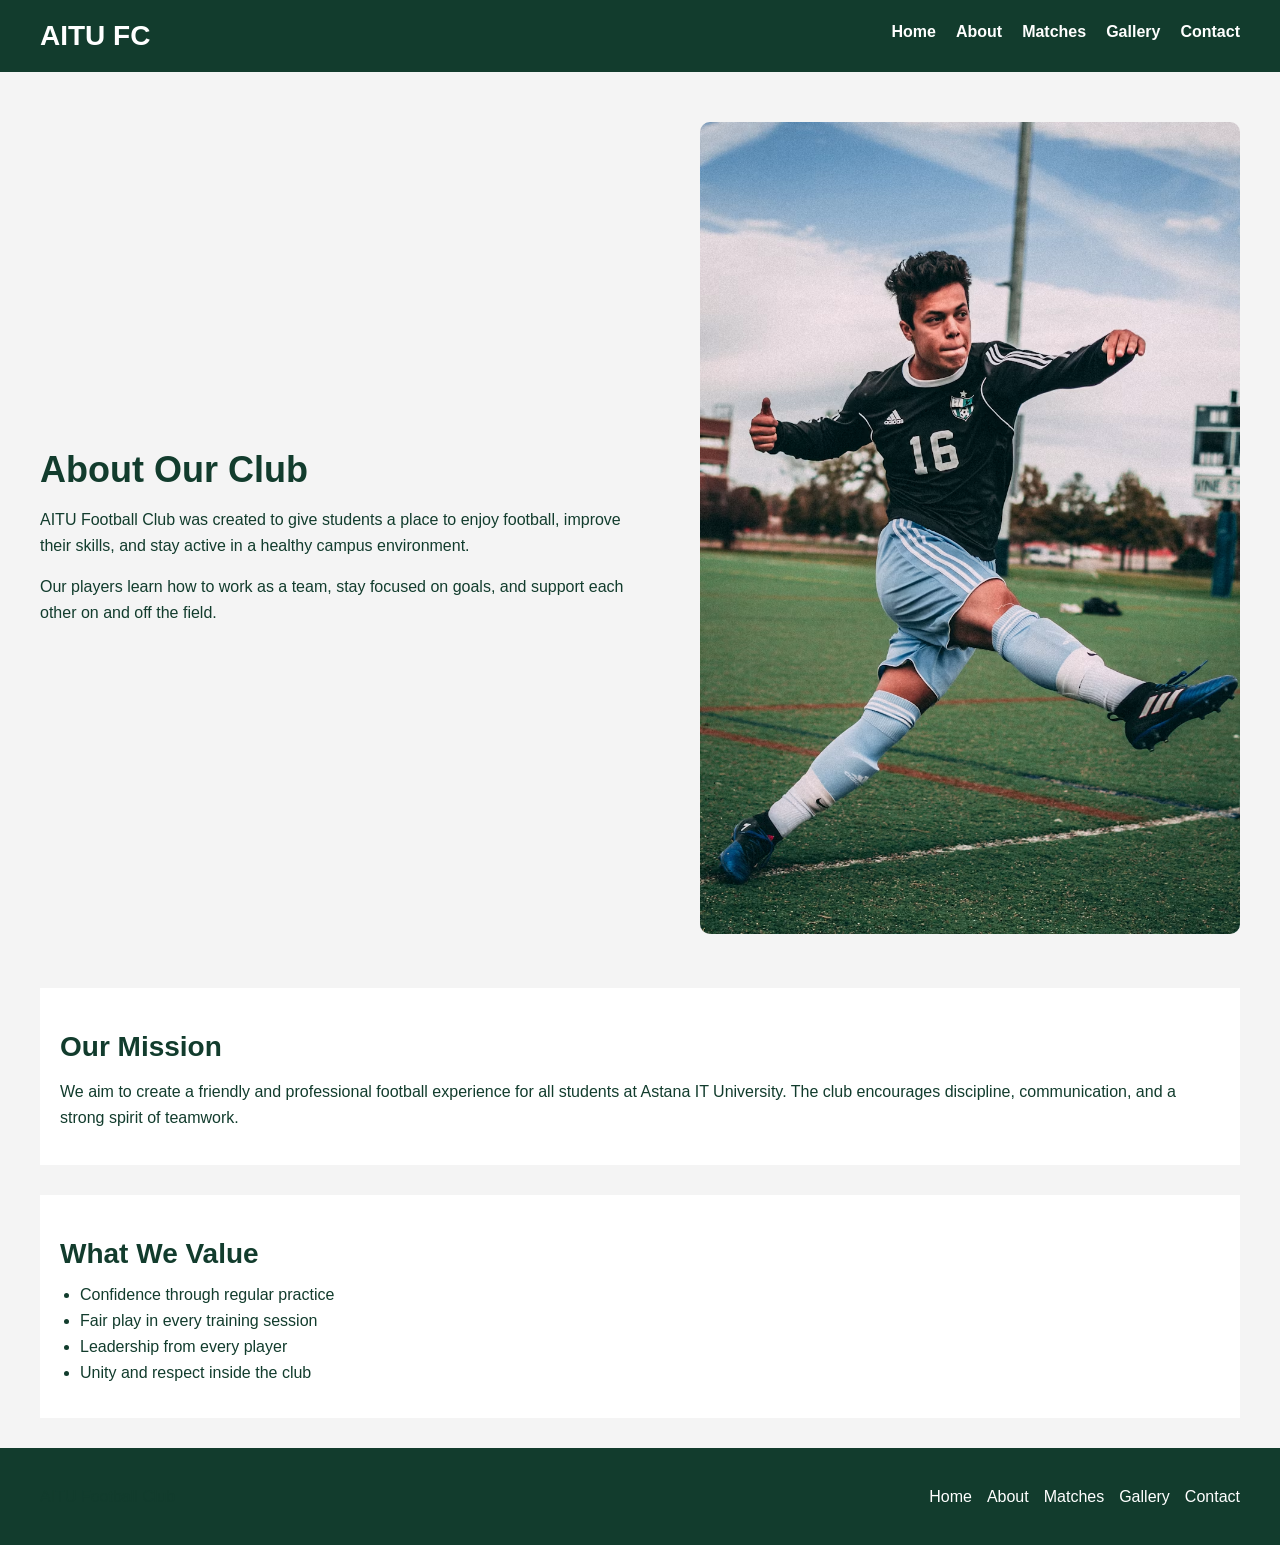
==== about.html @ 3e823489 "Overall midterm project, contributions in README" ====
<!DOCTYPE html>
<html lang="en">
<head>
  <meta charset="UTF-8">
  <meta name="viewport" content="width=device-width, initial-scale=1.0">
  <title>About AITU Football Club</title>
  <link rel="stylesheet" href="css/style.css">
</head>
<body>
  <header>
    <a class="logo" href="index.html">AITU FC</a>
    <nav>
      <ul>
        <li><a href="index.html">Home</a></li>
        <li><a href="about.html">About</a></li>
        <li><a href="matches.html">Matches</a></li>
        <li><a href="gallery.html">Gallery</a></li>
        <li><a href="contact.html">Contact</a></li>
      </ul>
    </nav>
  </header>

  <main>
    <section class="hero">
      <div class="hero-text">
        <h1>About Our Club</h1>
        <p>AITU Football Club was created to give students a place to enjoy football, improve their skills, and stay active in a healthy campus environment.</p>
        <p>Our players learn how to work as a team, stay focused on goals, and support each other on and off the field.</p>
      </div>
      <div class="hero-image">
        <img src="person.avif" alt="Football team standing together after the match">
      </div>
    </section>

    <section class="section">
      <h2>Our Mission</h2>
      <p>We aim to create a friendly and professional football experience for all students at Astana IT University. The club encourages discipline, communication, and a strong spirit of teamwork.</p>
    </section>

    <section class="section">
      <h2>What We Value</h2>
      <ul>
        <li>Confidence through regular practice</li>
        <li>Fair play in every training session</li>
        <li>Leadership from every player</li>
        <li>Unity and respect inside the club</li>
      </ul>
    </section>
  </main>

  <footer>
    <p>AITU Football Club</p>
    <div class="footer-links">
      <a href="index.html">Home</a>
      <a href="about.html">About</a>
      <a href="matches.html">Matches</a>
      <a href="gallery.html">Gallery</a>
      <a href="contact.html">Contact</a>
    </div>
  </footer>
</body>
</html>
---- css/style.css ----
:root {
  --primary-color: #123c2d;
  --accent-color: #f2b705;
  --main-font: 'Montserrat', sans-serif;
}

body {
  margin: 0;
  font-family: Montserrat, sans-serif;
  background-color: #f4f4f4;
  color: #123c2d;
}

header {
  background-color: var(--primary-color);
  color: #ffffff;
  padding: 20px 40px;
  display: flex;
  justify-content: space-between;
  align-items: center;
}

.logo {
  font-size: 28px;
  font-weight: bold;
  color: #ffffff;
  text-decoration: none;
}

nav ul {
  list-style: none;
  margin: 0;
  padding: 0;
  display: flex;
  gap: 20px;
}

nav a {
  color: #ffffff;
  text-decoration: none;
  font-weight: bold;
}

main {
  padding: 30px 40px;
}

.hero {
  display: flex;
  justify-content: space-between;
  align-items: center;
  gap: 20px;
  padding: 20px 0;
}

.hero-text {
  width: 50%;
}

.hero-image {
  width: 45%;
}

img {
  width: 100%;
  height: auto;
  border-radius: 10px;
}

h1 {
  font-size: 36px;
  color: #123c2d;
  margin-bottom: 15px;
}

h2 {
  font-size: 28px;
  color: #123c2d;
  margin-bottom: 10px;
}

h3 {
  font-size: 22px;
  color: #123c2d;
  margin-bottom: 10px;
}

p {
  font-size: 16px;
  line-height: 1.6;
  color: #123c2d;
  margin-bottom: 15px;
}

ul {
  padding-left: 20px;
}

li {
  color: #123c2d;
  margin-bottom: 8px;
}

.button {
  display: inline-block;
  background-color: var(--accent-color);
  color: #123c2d;
  padding: 10px 20px;
  text-decoration: none;
  font-weight: bold;
  border-radius: 5px;
  margin-top: 10px;
}

.section {
  margin-top: 30px;
  padding: 20px;
  background-color: #ffffff;
}

.info-box {
  display: flex;
  justify-content: space-between;
  gap: 20px;
  margin-top: 15px;
}

.card {
  width: 32%;
  background-color: #eef3ef;
  padding: 15px;
}

footer {
  background-color: #123c2d;
  color: #ffffff;
  padding: 20px 40px;
  display: flex;
  justify-content: space-between;
  align-items: center;
}

.footer-links {
  display: flex;
  gap: 15px;
}

.footer-links a {
  color: #ffffff;
  text-decoration: none;
}

.container {
  width: 90%;
  margin: 0 auto;
}

.table {
  width: 100%;
  border-collapse: collapse;
  background-color: #ffffff;
}

.table th,
.table td {
  padding: 12px;
  text-align: left;
  border: 1px solid #cccccc;
}

.table th {
  background-color: #123c2d;
  color: #ffffff;
}

.table tr:nth-child(even) td {
  background-color: #eef3ef;
}

.gallery {
  display: grid;
  grid-template-columns: repeat(3, 1fr);
  gap: 20px;
}

.gallery-photo {
  position: relative;
}

.gallery-photo img {
  display: block;
}

.photo-badge {
  position: absolute;
  top: 10px;
  left: 10px;
  background-color: #f2b705;
  color: #123c2d;
  padding: 8px;
}

.form-section {
  width: 60%;
  margin: 0 auto;
  padding: 20px;
  background-color: #ffffff;
}

.form-button {
  background-color: #123c2d;
  color: #ffffff;
  padding: 10px 20px;
  border: none;
}

.form-button:hover {
  background-color: #f2b705;
  color: #123c2d;
}

.form-button:focus {
  background-color: #f2b705;
  color: #123c2d;
}

@media (max-width: 768px) {
  header {
    flex-direction: column;
    gap: 15px;
  }

  nav ul {
    flex-direction: column;
    align-items: center;
    gap: 10px;
  }

  .form-section {
    width: 90%;
  }
}
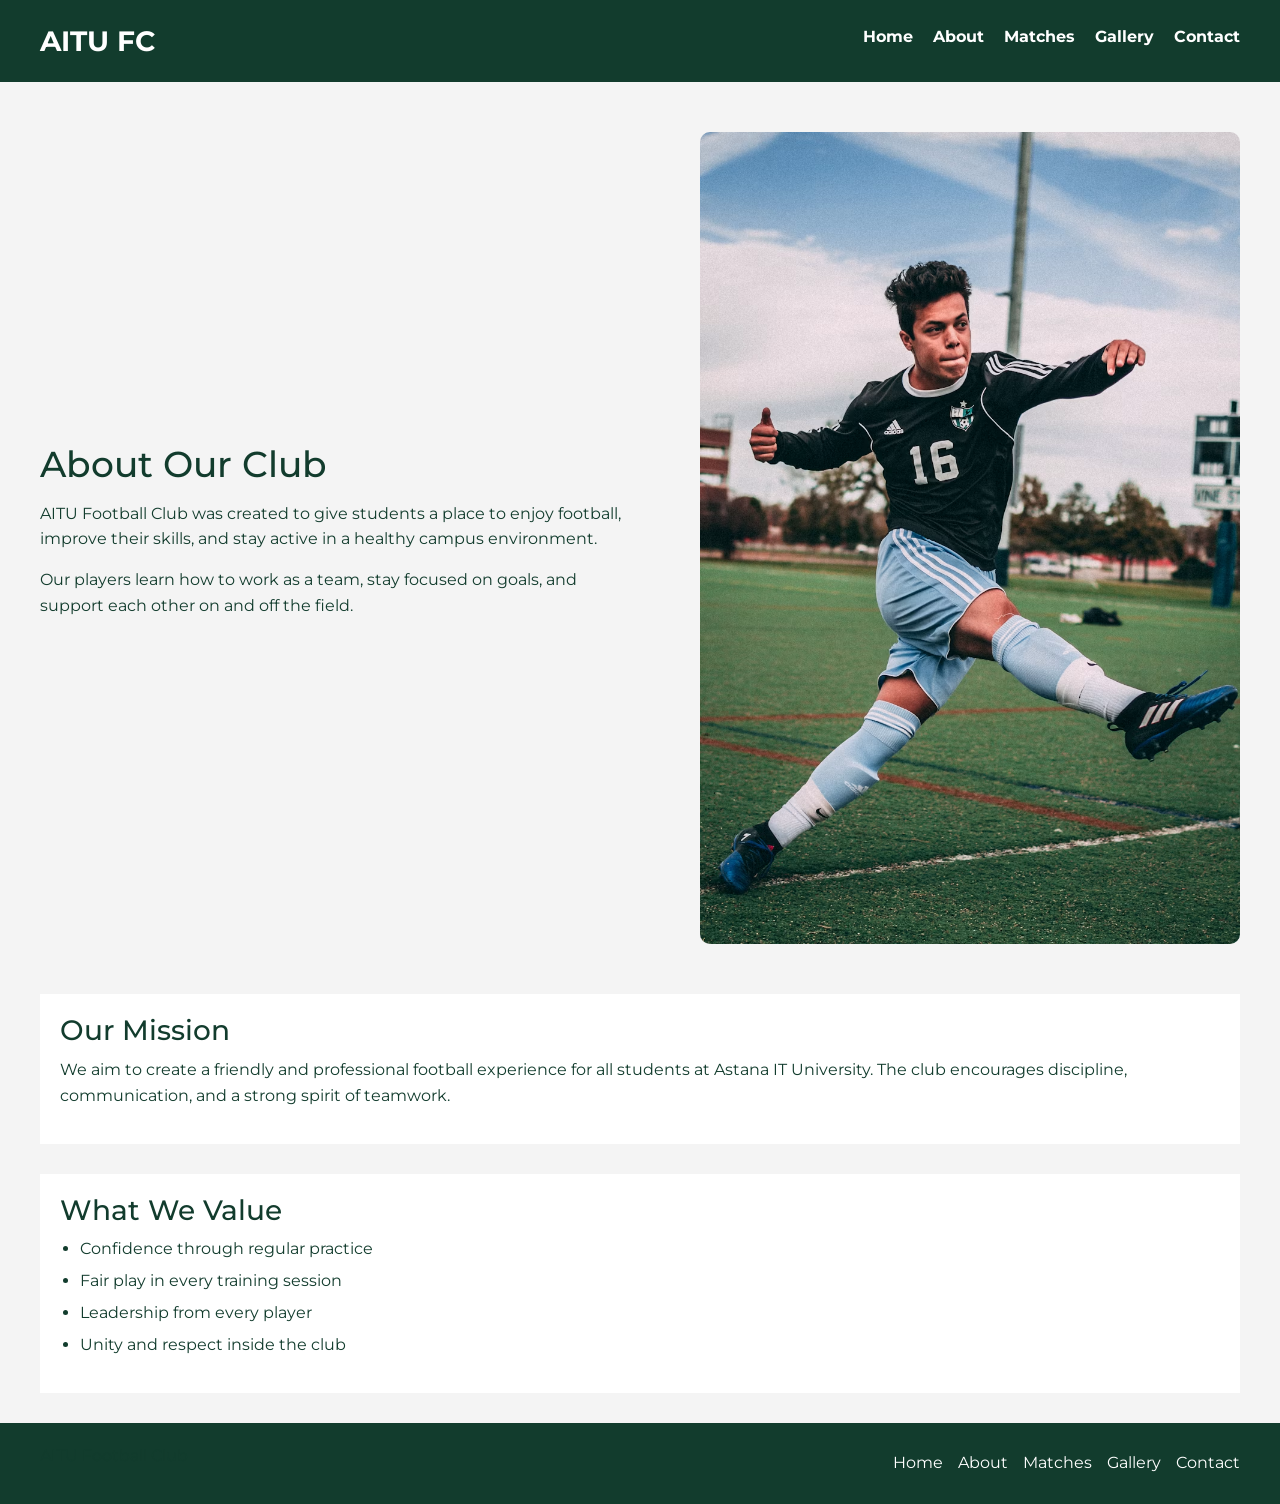
==== commit f4a55538: "Abylaikhan added some additional codes" ====
--- a/about.html
+++ b/about.html
@@ -4,7 +4,11 @@
   <meta charset="UTF-8">
   <meta name="viewport" content="width=device-width, initial-scale=1.0">
   <title>About AITU Football Club</title>
-  <link rel="stylesheet" href="css/style.css">
+<link rel="preconnect" href="https://fonts.googleapis.com">
+<link rel="preconnect" href="https://fonts.gstatic.com" crossorigin>
+<link href="https://fonts.googleapis.com/css2?family=Montserrat:wght@400;600;700&display=swap" rel="stylesheet">
+<link rel="stylesheet" href="https://cdn.jsdelivr.net/npm/bootstrap@5.3.3/dist/css/bootstrap.min.css">  
+<link rel="stylesheet" href="css/style.css">
 </head>
 <body>
   <header>
@@ -28,7 +32,7 @@
         <p>Our players learn how to work as a team, stay focused on goals, and support each other on and off the field.</p>
       </div>
       <div class="hero-image">
-        <img src="person.avif" alt="Football team standing together after the match">
+        <img src="person.avif" alt="Football team standing together after the match" loading="lazy">
       </div>
     </section>
 
--- a/css/style.css
+++ b/css/style.css
@@ -6,7 +6,7 @@
 
 body {
   margin: 0;
-  font-family: Montserrat, sans-serif;
+  font-family: var(--main-font);
   background-color: #f4f4f4;
   color: #123c2d;
 }
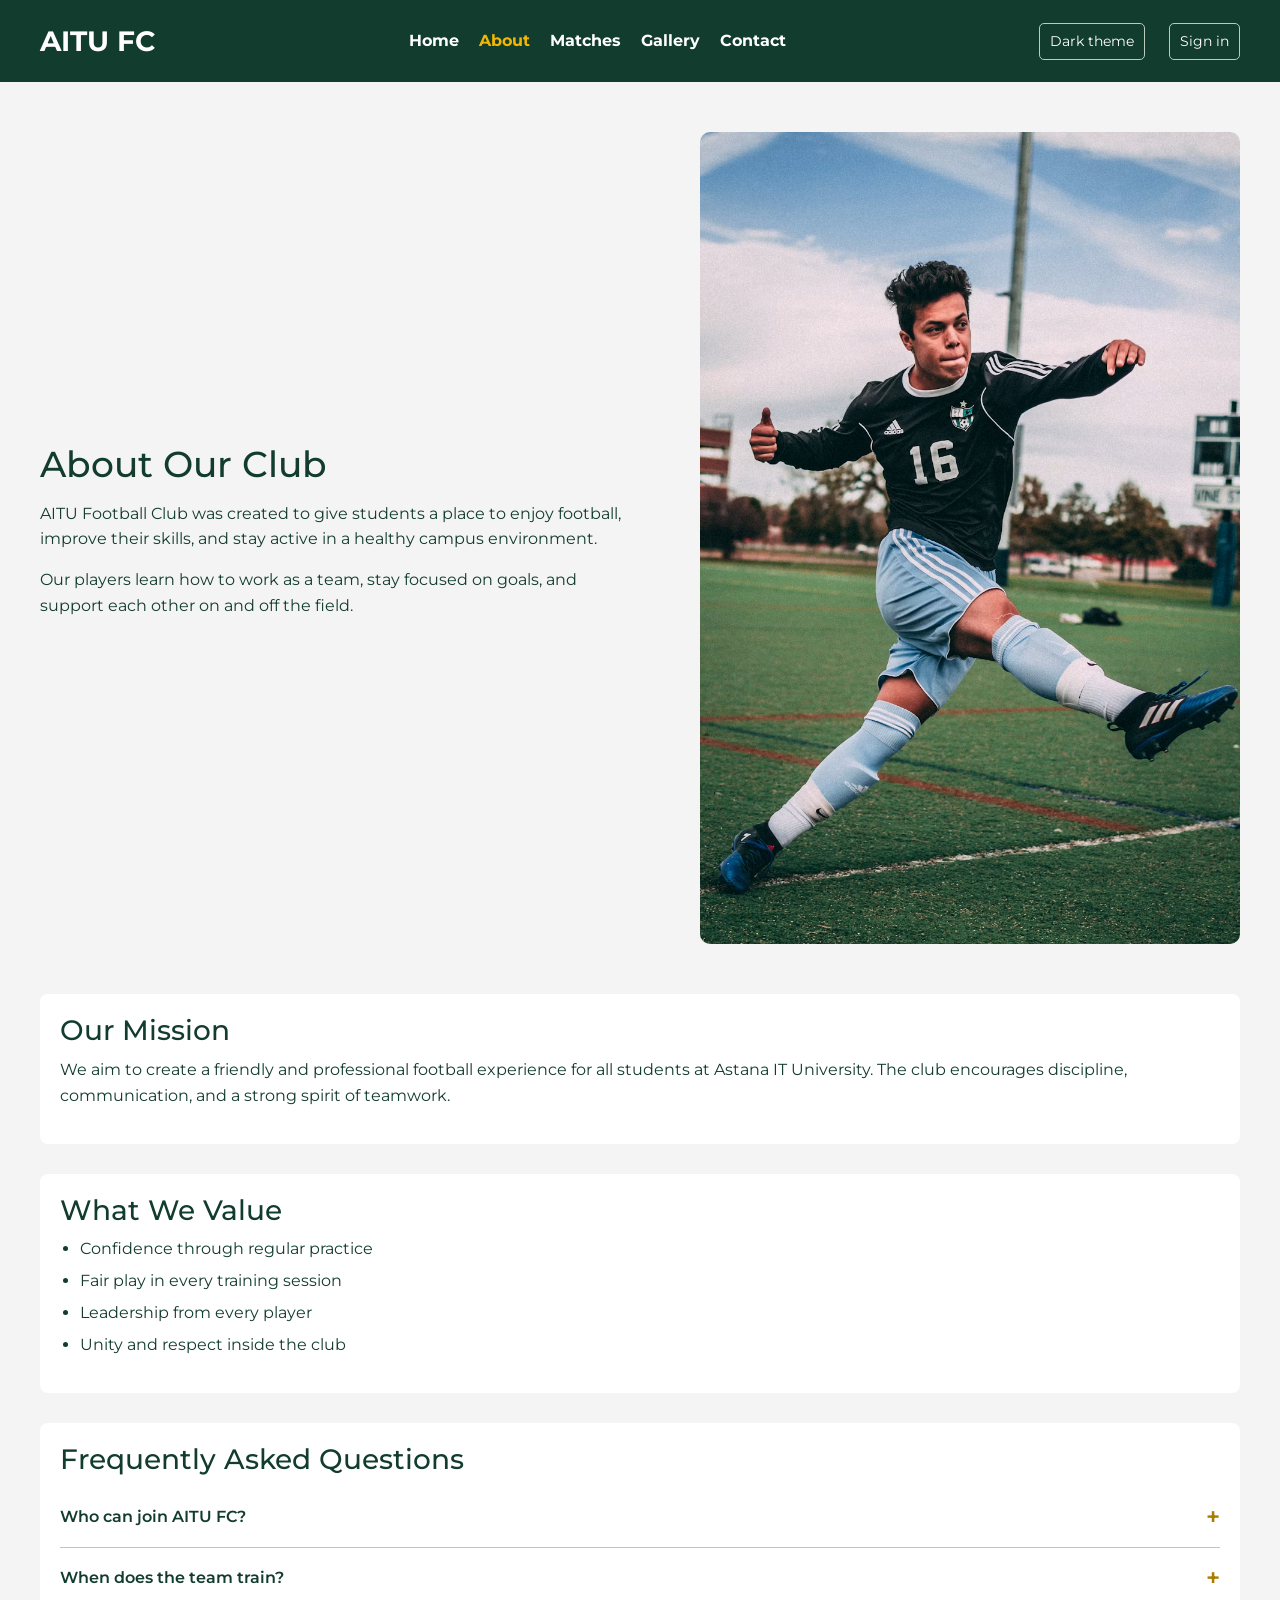
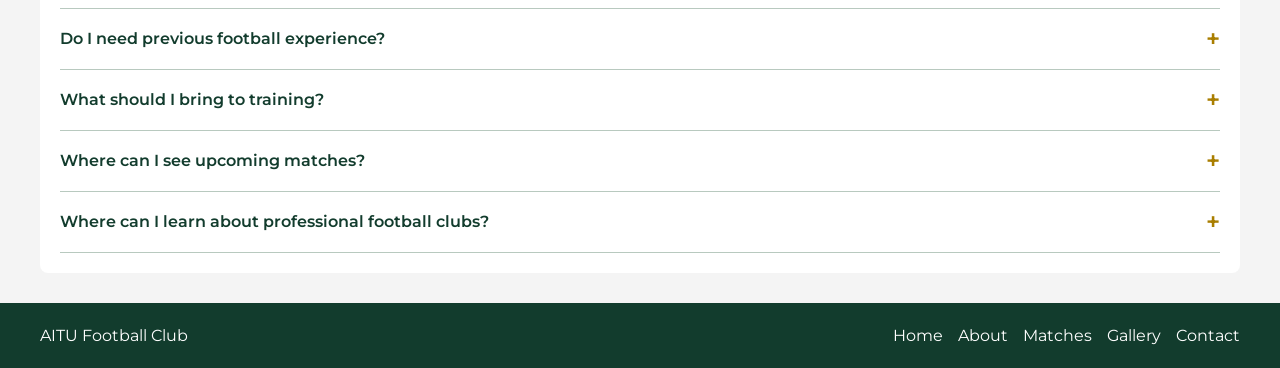
==== commit ae45e7de: "Azamat Ray:Home and About pages, shared layout, theme switching, responsive styling, and TheSportsDB" ====
--- a/about.html
+++ b/about.html
@@ -4,11 +4,11 @@
   <meta charset="UTF-8">
   <meta name="viewport" content="width=device-width, initial-scale=1.0">
   <title>About AITU Football Club</title>
-<link rel="preconnect" href="https://fonts.googleapis.com">
-<link rel="preconnect" href="https://fonts.gstatic.com" crossorigin>
-<link href="https://fonts.googleapis.com/css2?family=Montserrat:wght@400;600;700&display=swap" rel="stylesheet">
-<link rel="stylesheet" href="https://cdn.jsdelivr.net/npm/bootstrap@5.3.3/dist/css/bootstrap.min.css">  
-<link rel="stylesheet" href="css/style.css">
+  <link rel="preconnect" href="https://fonts.googleapis.com">
+  <link rel="preconnect" href="https://fonts.gstatic.com" crossorigin>
+  <link href="https://fonts.googleapis.com/css2?family=Montserrat:wght@400;600;700&display=swap" rel="stylesheet">
+  <link rel="stylesheet" href="https://cdn.jsdelivr.net/npm/bootstrap@5.3.3/dist/css/bootstrap.min.css">
+  <link rel="stylesheet" href="css/style.css">
 </head>
 <body>
   <header>
@@ -16,12 +16,18 @@
     <nav>
       <ul>
         <li><a href="index.html">Home</a></li>
-        <li><a href="about.html">About</a></li>
+        <li><a href="about.html" aria-current="page">About</a></li>
         <li><a href="matches.html">Matches</a></li>
         <li><a href="gallery.html">Gallery</a></li>
         <li><a href="contact.html">Contact</a></li>
       </ul>
     </nav>
+    <div class="header-tools">
+      <button type="button" id="theme-toggle" aria-pressed="false">Dark theme</button>
+      <span id="user-name"></span>
+      <a id="sign-in-link" href="signin.html">Sign in</a>
+      <button type="button" id="sign-out" hidden>Sign out</button>
+    </div>
   </header>
 
   <main>
@@ -50,6 +56,34 @@
         <li>Unity and respect inside the club</li>
       </ul>
     </section>
+
+    <section class="section" id="faq">
+      <h2>Frequently Asked Questions</h2>
+      <div class="faq-item">
+        <button class="faq-question" type="button" aria-expanded="false" aria-controls="faq-1">Who can join AITU FC?<span class="faq-icon" aria-hidden="true">+</span></button>
+        <div class="faq-answer" id="faq-1"><p>The club welcomes AITU students who enjoy football and want to improve their skills.</p></div>
+      </div>
+      <div class="faq-item">
+        <button class="faq-question" type="button" aria-expanded="false" aria-controls="faq-2">When does the team train?<span class="faq-icon" aria-hidden="true">+</span></button>
+        <div class="faq-answer" id="faq-2"><p>Our sample training schedule is Tuesday and Thursday, from 6:30 PM to 8:00 PM. Confirm the actual session with the team.</p></div>
+      </div>
+      <div class="faq-item">
+        <button class="faq-question" type="button" aria-expanded="false" aria-controls="faq-3">Do I need previous football experience?<span class="faq-icon" aria-hidden="true">+</span></button>
+        <div class="faq-answer" id="faq-3"><p>Players of different levels can take part in training. Tryouts help the team find suitable roles for each player.</p></div>
+      </div>
+      <div class="faq-item">
+        <button class="faq-question" type="button" aria-expanded="false" aria-controls="faq-4">What should I bring to training?<span class="faq-icon" aria-hidden="true">+</span></button>
+        <div class="faq-answer" id="faq-4"><p>Bring suitable football shoes, sports clothes, shin guards and a water bottle.</p></div>
+      </div>
+      <div class="faq-item">
+        <button class="faq-question" type="button" aria-expanded="false" aria-controls="faq-5">Where can I see upcoming matches?<span class="faq-icon" aria-hidden="true">+</span></button>
+        <div class="faq-answer" id="faq-5"><p>Visit the Matches page. Use the search field and category buttons to find friendly, league or cup matches.</p></div>
+      </div>
+      <div class="faq-item">
+        <button class="faq-question" type="button" aria-expanded="false" aria-controls="faq-6">Where can I learn about professional football clubs?<span class="faq-icon" aria-hidden="true">+</span></button>
+        <div class="faq-answer" id="faq-6"><p>The Home page includes Explore Football Clubs. Select Arsenal, Liverpool or Manchester United and load information about the club from TheSportsDB.</p></div>
+      </div>
+    </section>
   </main>
 
   <footer>
@@ -62,5 +96,8 @@
       <a href="contact.html">Contact</a>
     </div>
   </footer>
+
+  <script src="js/jquery-3.7.1.min.js"></script>
+  <script src="js/script.js"></script>
 </body>
 </html>
--- a/css/style.css
+++ b/css/style.css
@@ -2,22 +2,29 @@
   --primary-color: #123c2d;
   --accent-color: #f2b705;
   --main-font: 'Montserrat', sans-serif;
+  --page-bg: #f4f4f4;
+  --panel-bg: #ffffff;
+  --soft-bg: #eef3ef;
+  --text-color: #123c2d;
+  --border-color: #b8c9bf;
 }
 
 body {
   margin: 0;
   font-family: var(--main-font);
-  background-color: #f4f4f4;
-  color: #123c2d;
+  background: var(--page-bg);
+  color: var(--text-color);
 }
 
 header {
   background-color: var(--primary-color);
-  color: #ffffff;
   padding: 20px 40px;
   display: flex;
   justify-content: space-between;
   align-items: center;
+  flex-wrap: wrap;
+  gap: 16px;
+  color: #ffffff;
 }
 
 .logo {
@@ -33,6 +40,8 @@
   padding: 0;
   display: flex;
   gap: 20px;
+  flex-wrap: wrap;
+  align-items: center;
 }
 
 nav a {
@@ -43,6 +52,9 @@
 
 main {
   padding: 30px 40px;
+  max-width: 1280px;
+  margin: auto;
+  min-height: 65vh;
 }
 
 .hero {
@@ -69,27 +81,27 @@
 
 h1 {
   font-size: 36px;
-  color: #123c2d;
   margin-bottom: 15px;
+  color: inherit;
 }
 
 h2 {
   font-size: 28px;
-  color: #123c2d;
   margin-bottom: 10px;
+  color: inherit;
 }
 
 h3 {
   font-size: 22px;
-  color: #123c2d;
   margin-bottom: 10px;
+  color: inherit;
 }
 
 p {
   font-size: 16px;
   line-height: 1.6;
-  color: #123c2d;
   margin-bottom: 15px;
+  color: inherit;
 }
 
 ul {
@@ -97,8 +109,8 @@
 }
 
 li {
-  color: #123c2d;
   margin-bottom: 8px;
+  color: inherit;
 }
 
 .button {
@@ -115,7 +127,9 @@
 .section {
   margin-top: 30px;
   padding: 20px;
-  background-color: #ffffff;
+  background: var(--panel-bg);
+  color: var(--text-color);
+  border-radius: 8px;
 }
 
 .info-box {
@@ -127,17 +141,19 @@
 
 .card {
   width: 32%;
-  background-color: #eef3ef;
   padding: 15px;
+  background: var(--soft-bg);
+  color: var(--text-color);
+  border: 1px solid var(--border-color);
 }
 
 footer {
   background-color: #123c2d;
-  color: #ffffff;
   padding: 20px 40px;
   display: flex;
   justify-content: space-between;
   align-items: center;
+  color: #ffffff;
 }
 
 .footer-links {
@@ -158,23 +174,26 @@
 .table {
   width: 100%;
   border-collapse: collapse;
-  background-color: #ffffff;
-}
-
-.table th,
+  --bs-table-bg: var(--panel-bg);
+  --bs-table-color: var(--text-color);
+  background: var(--panel-bg);
+  color: var(--text-color);
+}
+
+.table th {
+  padding: 12px;
+  text-align: left;
+  border: 1px solid #cccccc;
+  background-color: #123c2d;
+  color: #ffffff;
+  border-color: var(--border-color);
+}
+
 .table td {
   padding: 12px;
   text-align: left;
   border: 1px solid #cccccc;
-}
-
-.table th {
-  background-color: #123c2d;
-  color: #ffffff;
-}
-
-.table tr:nth-child(even) td {
-  background-color: #eef3ef;
+  border-color: var(--border-color);
 }
 
 .gallery {
@@ -185,10 +204,13 @@
 
 .gallery-photo {
   position: relative;
+  cursor: pointer;
 }
 
 .gallery-photo img {
   display: block;
+  height: 230px;
+  object-fit: cover;
 }
 
 .photo-badge {
@@ -201,10 +223,13 @@
 }
 
 .form-section {
-  width: 60%;
   margin: 0 auto;
   padding: 20px;
-  background-color: #ffffff;
+  background: var(--panel-bg);
+  color: var(--text-color);
+  border-radius: 8px;
+  max-width: 720px;
+  width: 100%;
 }
 
 .form-button {
@@ -212,6 +237,7 @@
   color: #ffffff;
   padding: 10px 20px;
   border: none;
+  border-radius: 5px;
 }
 
 .form-button:hover {
@@ -224,19 +250,545 @@
   color: #123c2d;
 }
 
+.strength-meter-wrapper {
+  width: 100%;
+  height: 8px;
+  background-color: #e9ecef;
+  border-radius: 4px;
+  margin-top: 8px;
+  overflow: hidden;
+}
+
+#password-strength-bar {
+  height: 100%;
+  width: 0%;
+  transition: width 0.3s ease;
+}
+
+.strength-weak {
+  background-color: #dc3545;
+}
+
+.strength-medium {
+  background-color: #ffc107;
+}
+
+.strength-strong {
+  background-color: #198754;
+}
+
+.crud-form-box {
+  padding: 15px;
+  border: 1px solid #cccccc;
+  background: var(--panel-bg);
+  color: var(--text-color);
+  border-radius: 8px;
+}
+
+.filter-controls {
+  padding: 15px;
+  border: 1px solid #cccccc;
+  background: var(--panel-bg);
+  color: var(--text-color);
+  border-radius: 8px;
+}
+
+.category-buttons {
+  display: flex;
+  flex-wrap: wrap;
+  gap: 10px;
+}
+
+.category-btn {
+  background-color: #eef3ef;
+  color: #123c2d;
+  border: 1px solid #123c2d;
+  padding: 6px 14px;
+  font-weight: 600;
+  cursor: pointer;
+}
+
+.category-btn.active-category {
+  background-color: #123c2d;
+  color: #ffffff;
+}
+
+.action-btn-edit {
+  background-color: #f2b705;
+  color: #123c2d;
+  border: none;
+  padding: 5px 10px;
+  margin-right: 5px;
+  font-weight: 600;
+}
+
+.action-btn-delete {
+  background-color: #dc3545;
+  color: #ffffff;
+  border: none;
+  padding: 5px 10px;
+  font-weight: 600;
+}
+
+#lightbox-overlay {
+  position: fixed;
+  top: 0;
+  left: 0;
+  width: 100%;
+  height: 100%;
+  background-color: rgba(0, 0, 0, 0.88);
+  z-index: 9999;
+  justify-content: center;
+  align-items: center;
+  display: none;
+}
+
+.lightbox-box {
+  max-width: 75%;
+  text-align: center;
+}
+
+#lightbox-img {
+  max-height: 75vh;
+  width: auto;
+  max-width: 100%;
+  border-radius: 8px;
+}
+
+#lightbox-caption {
+  color: #ffffff;
+  margin-top: 12px;
+  font-size: 18px;
+  font-weight: 600;
+}
+
+#lightbox-close {
+  position: absolute;
+  top: 20px;
+  right: 30px;
+  background: none;
+  border: none;
+  color: #ffffff;
+  font-size: 40px;
+  cursor: pointer;
+}
+
+#lightbox-prev {
+  background-color: #f2b705;
+  color: #123c2d;
+  border: none;
+  padding: 12px 18px;
+  font-size: 24px;
+  font-weight: bold;
+  cursor: pointer;
+  margin: 0 15px;
+  border-radius: 5px;
+}
+
+#lightbox-next {
+  background-color: #f2b705;
+  color: #123c2d;
+  border: none;
+  padding: 12px 18px;
+  font-size: 24px;
+  font-weight: bold;
+  cursor: pointer;
+  margin: 0 15px;
+  border-radius: 5px;
+}
+
+html[data-theme="dark"] {
+  color-scheme: dark;
+  --page-bg: #101c17;
+  --panel-bg: #192c23;
+  --soft-bg: #213a2d;
+  --text-color: #e6f0e9;
+  --border-color: #4e6c5c;
+}
+
+nav li {
+  margin: 0;
+}
+
+nav a[aria-current="page"] {
+  color: #f2b705;
+}
+
+footer p {
+  margin: 0;
+}
+
+.header-tools {
+  display: flex;
+  align-items: center;
+  flex-wrap: wrap;
+  gap: 12px;
+}
+
+.header-tools button {
+  border: 1px solid #b9ccbf;
+  border-radius: 5px;
+  padding: 7px 10px;
+  background: transparent;
+  color: #ffffff;
+  font-size: 14px;
+  text-decoration: none;
+}
+
+.header-tools a {
+  border: 1px solid #b9ccbf;
+  border-radius: 5px;
+  padding: 7px 10px;
+  background: transparent;
+  color: #ffffff;
+  font-size: 14px;
+  text-decoration: none;
+}
+
+#user-name {
+  max-width: 150px;
+  overflow-wrap: anywhere;
+  font-size: 14px;
+}
+
+[hidden] {
+  display: none !important;
+}
+
+button {
+  font: inherit;
+}
+
+input {
+  font: inherit;
+}
+
+select {
+  font: inherit;
+}
+
+textarea {
+  font: inherit;
+}
+
+button:disabled {
+  opacity: .65;
+  cursor: wait;
+}
+
+a:focus-visible {
+  outline: 3px solid #d9a300;
+  outline-offset: 3px;
+}
+
+button:focus-visible {
+  outline: 3px solid #d9a300;
+  outline-offset: 3px;
+}
+
+input:focus-visible {
+  outline: 3px solid #d9a300;
+  outline-offset: 3px;
+}
+
+select:focus-visible {
+  outline: 3px solid #d9a300;
+  outline-offset: 3px;
+}
+
+textarea:focus-visible {
+  outline: 3px solid #d9a300;
+  outline-offset: 3px;
+}
+
+.team-card {
+  background: var(--soft-bg);
+  color: var(--text-color);
+  border: 1px solid var(--border-color);
+  padding: 16px;
+  border-radius: 6px;
+  max-width: 760px;
+}
+
+.table tr:nth-child(even) td {
+  background: var(--soft-bg);
+}
+
+.form-control {
+  background-color: var(--page-bg);
+  color: var(--text-color);
+  border-color: var(--border-color);
+}
+
+.form-select {
+  background-color: var(--page-bg);
+  color: var(--text-color);
+  border-color: var(--border-color);
+}
+
+.form-control:focus {
+  background-color: var(--panel-bg);
+  color: var(--text-color);
+}
+
+.form-select:focus {
+  background-color: var(--panel-bg);
+  color: var(--text-color);
+}
+
+.form-control::placeholder {
+  color: var(--text-color);
+  opacity: .65;
+}
+
+.table-scroll {
+  overflow-x: auto;
+}
+
+.form-section label {
+  margin-bottom: 6px;
+}
+
+.demo-note {
+  font-size: 14px;
+  padding: 12px;
+  border-left: 4px solid #d9a300;
+  background: var(--soft-bg);
+}
+
+.error-text {
+  color: #b32335;
+  min-height: 24px;
+}
+
+html[data-theme="dark"] .error-text {
+  color: #ffacb6;
+}
+
+.faq-item {
+  border-bottom: 1px solid var(--border-color);
+}
+
+.faq-question {
+  display: flex;
+  justify-content: space-between;
+  gap: 20px;
+  width: 100%;
+  padding: 18px 0;
+  background: none;
+  color: inherit;
+  border: none;
+  text-align: left;
+  font-weight: 600;
+}
+
+.faq-icon {
+  color: #a97e00;
+  font-size: 24px;
+  line-height: 1;
+}
+
+.faq-answer {
+  display: none;
+  padding: 0 0 16px;
+}
+
+.faq-answer p {
+  margin: 0;
+}
+
+.team-controls {
+  display: flex;
+  align-items: end;
+  flex-wrap: wrap;
+  gap: 12px;
+  margin-bottom: 18px;
+}
+
+.team-controls label {
+  display: block;
+  margin-bottom: 6px;
+}
+
+.team-controls select {
+  min-width: 200px;
+}
+
+.team-card h3 {
+  font-size: 24px;
+}
+
+.team-card p:last-child {
+  margin-bottom: 0;
+}
+
+.api-credit {
+  font-size: 13px;
+  margin-top: 16px;
+}
+
+.api-credit a {
+  color: inherit;
+}
+
+.gallery-photo:focus-visible {
+  outline: 3px solid #d9a300;
+  outline-offset: 4px;
+}
+
+body.lightbox-open {
+  overflow: hidden;
+}
+
+#form-alert {
+  display: none;
+}
+
+#crud-alert {
+  display: none;
+}
+
+#cancel-edit-btn {
+  display: none;
+}
+
+.team-card a {
+  color: inherit;
+}
+
+.team-details {
+  display: grid;
+  grid-template-columns: 110px minmax(0, 1fr);
+  gap: 10px 20px;
+  margin: 20px 0;
+}
+
+.team-details dt {
+  margin: 0;
+  overflow-wrap: anywhere;
+}
+
+.team-details dd {
+  margin: 0;
+  overflow-wrap: anywhere;
+}
+
 @media (max-width: 768px) {
   header {
     flex-direction: column;
-    gap: 15px;
+  }
+
+  .gallery {
+    grid-template-columns: repeat(2, 1fr);
+  }
+
+  main {
+    padding: 24px 16px;
   }
 
   nav ul {
+    flex-direction: row;
+    justify-content: center;
+    gap: 12px 18px;
+  }
+
+  .hero {
     flex-direction: column;
-    align-items: center;
+  }
+
+  .hero-text {
+    width: 100%;
+  }
+
+  .hero-image {
+    width: 100%;
+  }
+
+  .info-box {
+    flex-direction: column;
+  }
+
+  .card {
+    width: 100%;
+  }
+
+  footer {
+    flex-direction: column;
+    gap: 16px;
+    padding: 24px 16px;
+  }
+
+  .footer-links {
+    flex-wrap: wrap;
+    justify-content: center;
+  }
+
+  .table {
+    min-width: 720px;
+  }
+
+  #lightbox-prev {
+    padding: 8px;
+    margin: 0 4px;
+    font-size: 20px;
+  }
+
+  #lightbox-next {
+    padding: 8px;
+    margin: 0 4px;
+    font-size: 20px;
+  }
+
+  .lightbox-box {
+    max-width: 72%;
+  }
+
+  h1 {
+    font-size: 30px;
+  }
+
+  .section {
+    padding: 18px;
+  }
+}
+
+@media (max-width: 568px) {
+  .hero {
+    text-align: center;
+  }
+
+  .gallery {
+    grid-template-columns: 1fr;
+  }
+
+  .team-controls > div {
+    width: 100%;
+    min-width: 0;
+  }
+
+  .team-controls select {
+    width: 100%;
+    min-width: 0;
+  }
+
+  .team-details {
+    grid-template-columns: 90px minmax(0, 1fr);
     gap: 10px;
   }
-
-  .form-section {
-    width: 90%;
-  }
-}
+}
+
+@media (max-width: 1000px) {
+  header {
+    padding: 20px;
+  }
+
+  .header-tools {
+    width: 100%;
+    justify-content: center;
+  }
+
+  .container {
+    width: 100%;
+    padding: 0;
+  }
+}
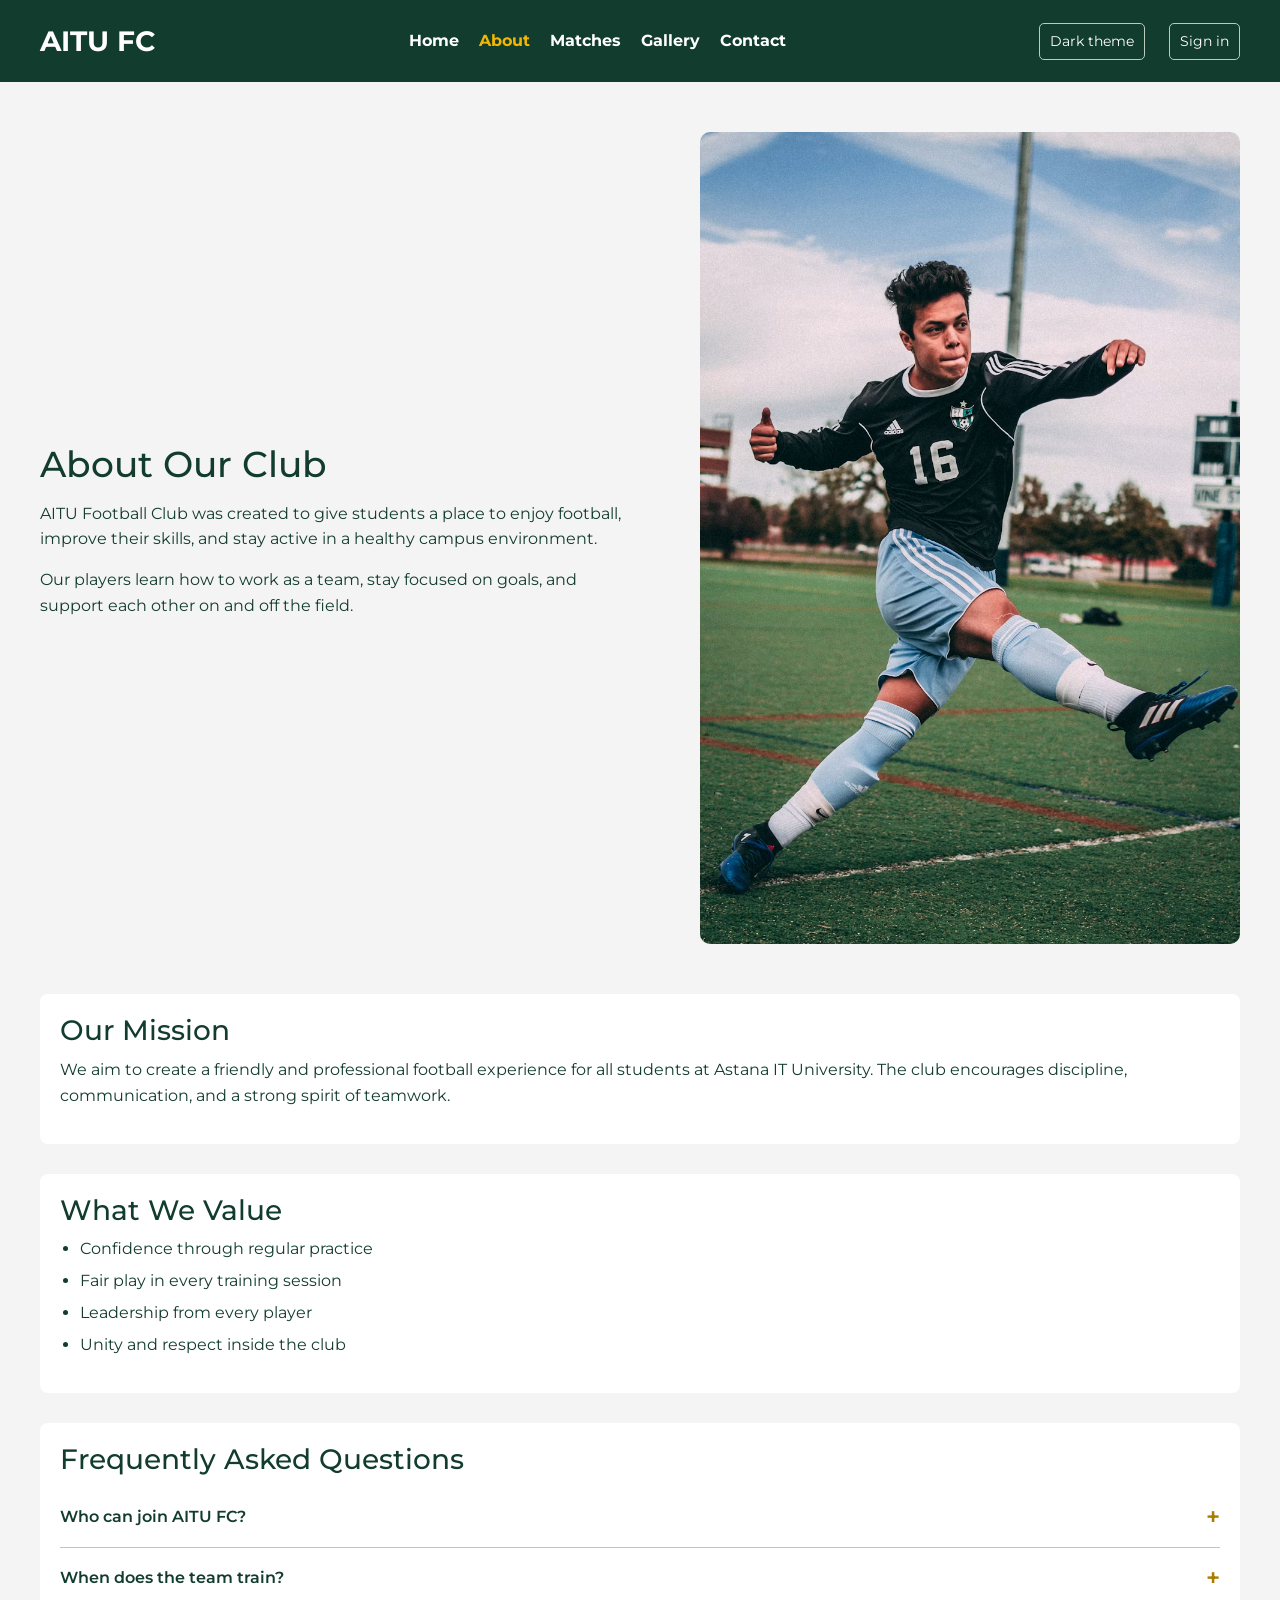
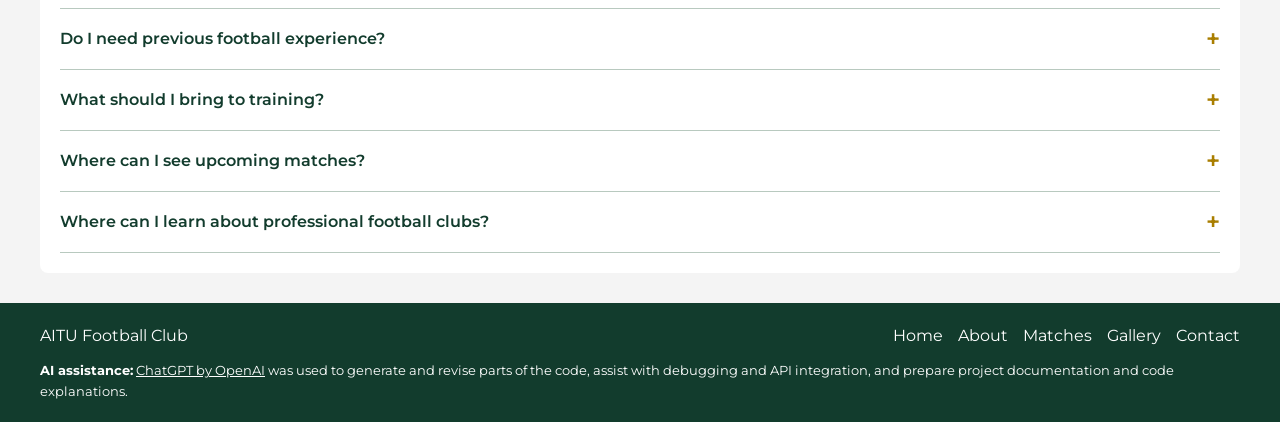
==== commit 4b45ddb2: "AI credits" ====
--- a/about.html
+++ b/about.html
@@ -95,6 +95,7 @@
       <a href="gallery.html">Gallery</a>
       <a href="contact.html">Contact</a>
     </div>
+    <p class="ai-credit"><strong>AI assistance:</strong> <a href="https://chatgpt.com/" target="_blank" rel="noopener">ChatGPT by OpenAI</a> was used to generate and revise parts of the code, assist with debugging and API integration, and prepare project documentation and code explanations.</p>
   </footer>
 
   <script src="js/jquery-3.7.1.min.js"></script>
--- a/css/style.css
+++ b/css/style.css
@@ -792,3 +792,20 @@
     padding: 0;
   }
 }
+
+footer {
+  flex-wrap: wrap;
+}
+
+footer .ai-credit {
+  flex-basis: 100%;
+  margin-top: 12px;
+  font-size: 13px;
+  line-height: 1.6;
+  overflow-wrap: anywhere;
+}
+
+.ai-credit a {
+  color: inherit;
+  text-decoration: underline;
+}
